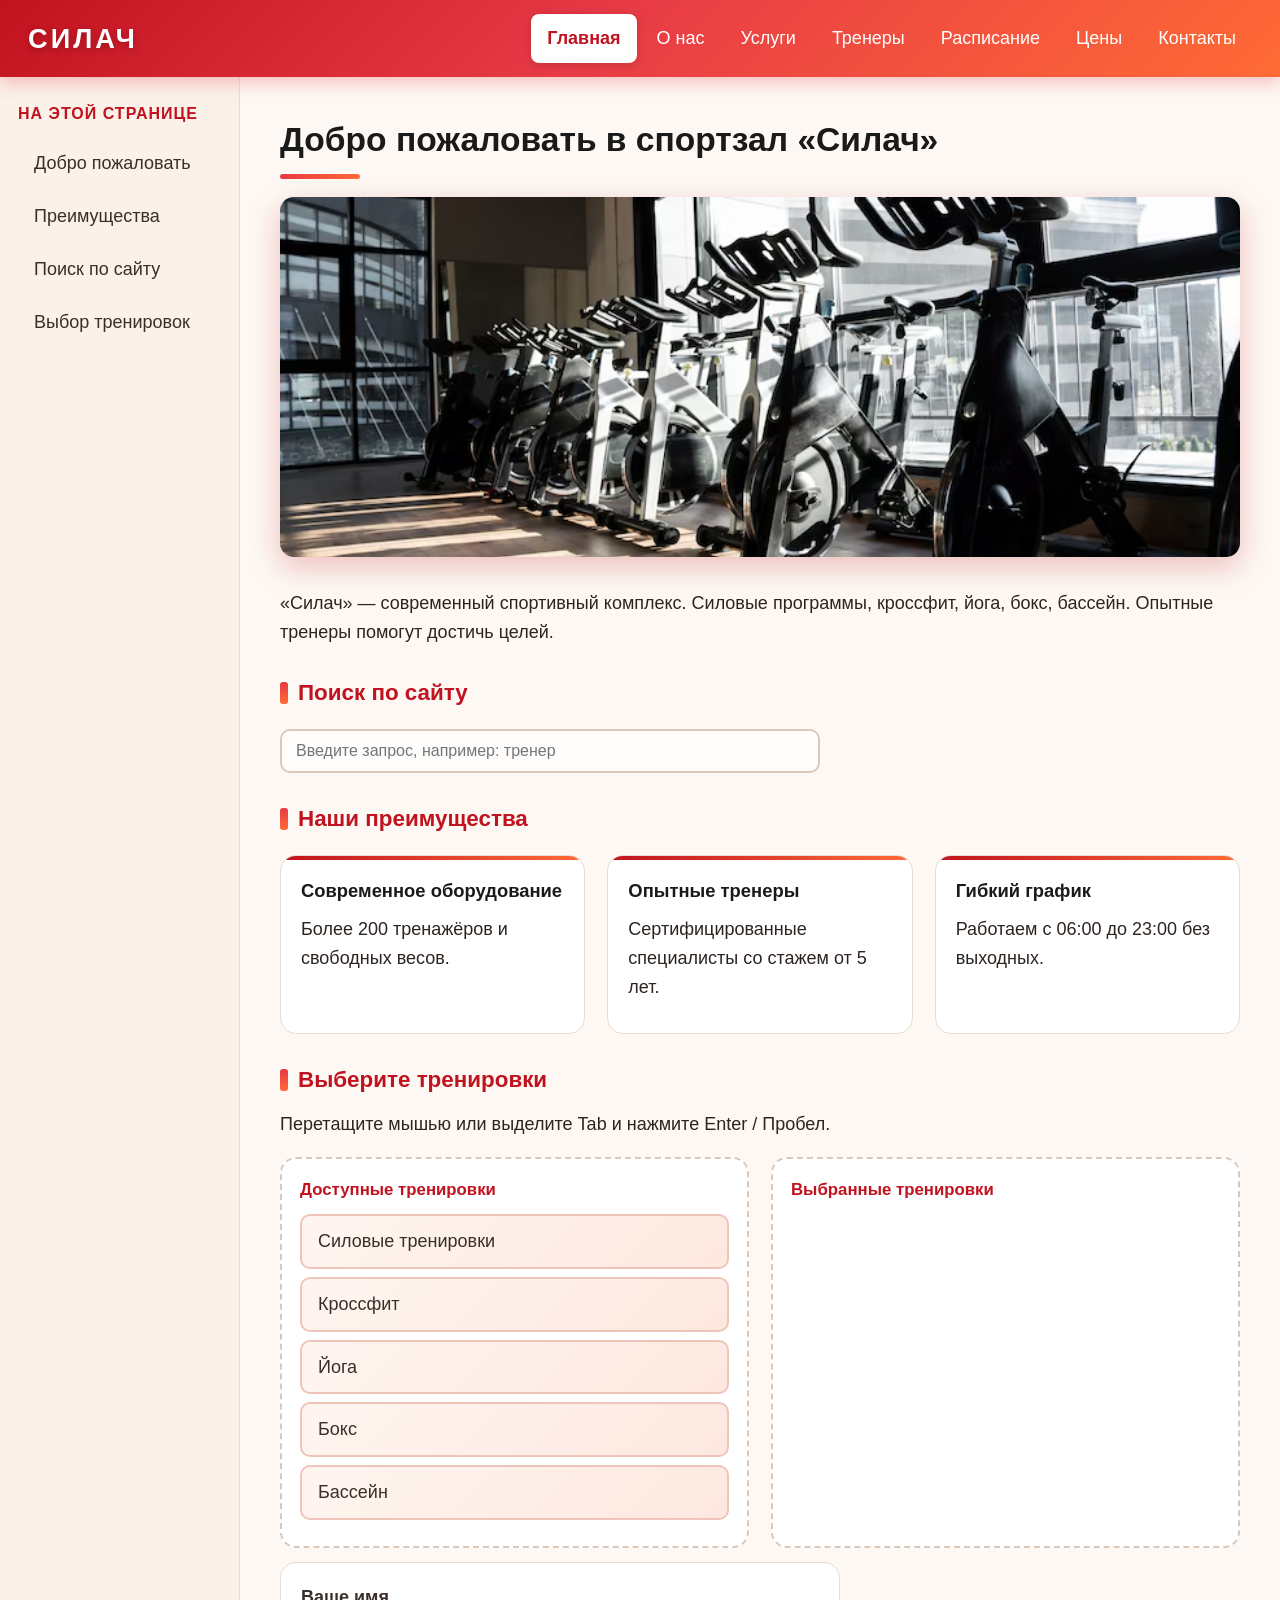
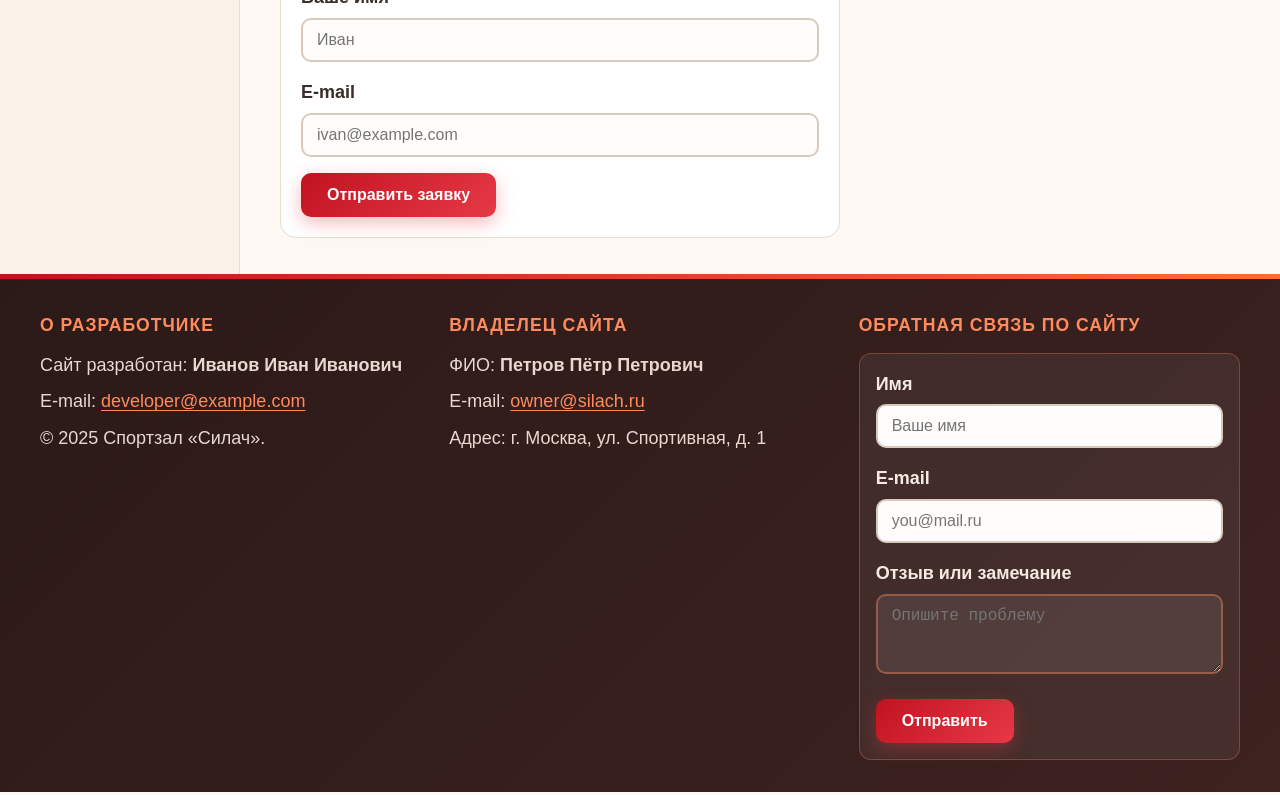
==== index.html @ 3be79bbf "Add files via upload" ====
<!DOCTYPE html>
<html lang="ru">
<head>
  <meta charset="UTF-8">
  <meta name="viewport" content="width=device-width, initial-scale=1.0">
  <meta name="description" content="Спортзал «Силач» — тренировки, тренеры, расписание, абонементы.">
  <title>Спортзал «Силач» — Главная</title>
  <link rel="stylesheet" href="style.css">
</head>
<body>
  <header>
    <div class="logo"><a href="index.html">СИЛАЧ</a></div>
    <nav class="main-nav" aria-label="Основное меню">
      <ul>
        <li><a href="index.html">Главная</a></li>
        <li><a href="about.html">О нас</a></li>
        <li><a href="services.html">Услуги</a></li>
        <li><a href="trainers.html">Тренеры</a></li>
        <li><a href="schedule.html">Расписание</a></li>
        <li><a href="prices.html">Цены</a></li>
        <li><a href="contacts.html">Контакты</a></li>
      </ul>
    </nav>
  </header>

  <aside aria-label="Вспомогательное меню">
    <h2>На этой странице</h2>
    <ul>
      <li><a href="#welcome">Добро пожаловать</a></li>
      <li><a href="#advantages">Преимущества</a></li>
      <li><a href="#search">Поиск по сайту</a></li>
      <li><a href="#dnd">Выбор тренировок</a></li>
    </ul>
  </aside>

  <main>
    <h1 id="welcome">Добро пожаловать в спортзал «Силач»</h1>
    <img src="gym1.jpeg" alt="Просторный зал спортзала «Силач» с тренажёрами" class="hero-img">
    <p>«Силач» — современный спортивный комплекс. Силовые программы, кроссфит, йога, бокс, бассейн. Опытные тренеры помогут достичь целей.</p>

    <h2 id="search">Поиск по сайту</h2>
    <div class="search-box">
      <label for="site-search" class="visually-hidden">Поиск по сайту</label>
      <input type="text" id="site-search" placeholder="Введите запрос, например: тренер" autocomplete="off">
    </div>
    <ul class="search-results" id="search-results" aria-live="polite"></ul>

    <h2 id="advantages">Наши преимущества</h2>
    <div class="cards">
      <div class="card"><h3>Современное оборудование</h3><p>Более 200 тренажёров и свободных весов.</p></div>
      <div class="card"><h3>Опытные тренеры</h3><p>Сертифицированные специалисты со стажем от 5 лет.</p></div>
      <div class="card"><h3>Гибкий график</h3><p>Работаем с 06:00 до 23:00 без выходных.</p></div>
    </div>

    <h2 id="dnd">Выберите тренировки</h2>
    <p>Перетащите мышью или выделите Tab и нажмите Enter / Пробел.</p>
    <div class="dnd-wrapper">
      <div class="dnd-zone" aria-label="Доступные тренировки">
        <h3>Доступные тренировки</h3>
        <ul id="dnd-source">
          <ul id="dnd-source">
  <li class="dnd-item" tabindex="0" draggable="true" data-value="Силовые тренировки">Силовые тренировки</li>
  <li class="dnd-item" tabindex="0" draggable="true" data-value="Кроссфит">Кроссфит</li>
  <li class="dnd-item" tabindex="0" draggable="true" data-value="Йога">Йога</li>
  <li class="dnd-item" tabindex="0" draggable="true" data-value="Бокс">Бокс</li>
  <li class="dnd-item" tabindex="0" draggable="true" data-value="Бассейн">Бассейн</li>
</ul>
        </ul>
      </div>
      <div class="dnd-zone" aria-label="Выбранные тренировки">
        <h3>Выбранные тренировки</h3>
        <ul id="dnd-target"></ul>
      </div>
    </div>

    <form data-ajax>
      <input type="hidden" id="selected-trainings" name="selected_trainings" value="">
      <div class="form-group">
        <label for="name-home">Ваше имя</label>
        <input type="text" id="name-home" name="name" required placeholder="Иван">
        <small id="name-home-hint" hidden>Введите имя.</small>
      </div>
      <div class="form-group">
        <label for="email-home">E-mail</label>
        <input type="email" id="email-home" name="email" required placeholder="ivan@example.com">
        <small id="email-home-hint" hidden>Укажите корректный e-mail.</small>
      </div>
      <button type="submit">Отправить заявку</button>
      <div class="form-message" role="status" aria-live="polite"></div>
    </form>
  </main>

  <footer>
    <div>
      <h3>О разработчике</h3>
      <p>Сайт разработан: <strong>Иванов Иван Иванович</strong></p>
      <p>E-mail: <a href="mailto:developer@example.com">developer@example.com</a></p>
      <p>© 2025 Спортзал «Силач».</p>
    </div>
    <div>
      <h3>Владелец сайта</h3>
      <p>ФИО: <strong>Петров Пётр Петрович</strong></p>
      <p>E-mail: <a href="mailto:owner@silach.ru">owner@silach.ru</a></p>
      <p>Адрес: г. Москва, ул. Спортивная, д. 1</p>
    </div>
    <div>
      <h3>Обратная связь по сайту</h3>
      <form data-ajax aria-label="Форма обратной связи">
        <div class="form-group"><label for="fb-name">Имя</label><input type="text" id="fb-name" name="name" required placeholder="Ваше имя"></div>
        <div class="form-group"><label for="fb-email">E-mail</label><input type="email" id="fb-email" name="email" required placeholder="you@mail.ru"></div>
        <div class="form-group"><label for="fb-text">Отзыв или замечание</label><textarea id="fb-text" name="message" rows="3" required placeholder="Опишите проблему"></textarea></div>
        <button type="submit">Отправить</button>
        <div class="form-message" role="status" aria-live="polite"></div>
      </form>
    </div>
  </footer>

  <script src="script.js"></script>
</body>
</html>
---- style.css ----
/* ===== Базовые настройки ===== */
* {
  margin: 0;
  padding: 0;
  box-sizing: border-box;
}

html {
  scroll-behavior: smooth;
}

body {
  font-family: 'Segoe UI', Arial, sans-serif;
  font-size: 18px;
  line-height: 1.6;
  color: #1a1a1a;
  background: #fdf8f3;                /* молочный фон страницы */
  display: grid;
  grid-template-columns: 240px 1fr;
  grid-template-rows: auto 1fr auto;
  grid-template-areas:
    "header header"
    "aside  main"
    "footer footer";
  min-height: 100vh;
}

/* ===== Шапка (верхнее меню) — красный градиент ===== */
header {
  grid-area: header;
  background: linear-gradient(135deg, #c1121f 0%, #e63946 45%, #ff6b35 100%);
  color: #ffffff;
  padding: 14px 28px;
  display: flex;
  align-items: center;
  justify-content: space-between;
  flex-wrap: wrap;
  gap: 12px;
  box-shadow: 0 4px 18px rgba(230, 57, 70, 0.35);
  position: relative;
  z-index: 10;
}

.logo {
  font-size: 1.7rem;
  font-weight: 800;
  letter-spacing: 3px;
  color: #ffffff;
  text-transform: uppercase;
  text-shadow: 0 2px 6px rgba(0, 0, 0, 0.25);
}

.logo a {
  color: inherit;
  text-decoration: none;
}

/* Основное меню */
nav.main-nav ul {
  display: flex;
  flex-wrap: wrap;
  gap: 4px;
  list-style: none;
}

nav.main-nav a {
  display: block;
  padding: 10px 16px;
  color: #ffffff;
  text-decoration: none;
  border-radius: 8px;
  font-weight: 500;
  transition: background 0.2s, color 0.2s, transform 0.15s;
}

nav.main-nav a:hover,
nav.main-nav a:focus {
  background: rgba(255, 255, 255, 0.22);
  outline: 2px solid #ffffff;
  outline-offset: 2px;
  transform: translateY(-1px);
}

/* Текущая страница — белая плашка */
nav.main-nav a.active {
  background: #ffffff;
  color: #c1121f;
  font-weight: 700;
  box-shadow: 0 2px 8px rgba(0, 0, 0, 0.15);
}

/* ===== Левое вспомогательное меню — молочное, с красной полосой ===== */
aside {
  grid-area: aside;
  background: #faf1e8;
  padding: 24px 18px;
  border-right: 1px solid #e8ddd3;
}

aside h2 {
  font-size: 1rem;
  margin-bottom: 14px;
  color: #c1121f;
  text-transform: uppercase;
  letter-spacing: 1px;
  font-weight: 700;
}

aside ul {
  list-style: none;
}

aside li {
  margin-bottom: 6px;
}

aside a {
  display: block;
  padding: 9px 12px;
  color: #3a2e28;
  text-decoration: none;
  border-radius: 8px;
  border-left: 4px solid transparent;
  transition: background 0.2s, border-color 0.2s, color 0.2s;
}

aside a:hover,
aside a:focus {
  background: #fde8e0;
  border-left-color: #e63946;
  color: #c1121f;
  outline: 2px solid #c1121f;
  outline-offset: 2px;
}

/* ===== Основной контент ===== */
main {
  grid-area: main;
  padding: 36px 40px;
  max-width: 1100px;
}

main h1 {
  font-size: 2.1rem;
  margin-bottom: 18px;
  color: #1a1a1a;
  position: relative;
  padding-bottom: 12px;
}

/* Красное подчёркивание под h1 */
main h1::after {
  content: "";
  position: absolute;
  left: 0;
  bottom: 0;
  width: 80px;
  height: 5px;
  border-radius: 3px;
  background: linear-gradient(90deg, #e63946, #ff6b35);
}

main h2 {
  font-size: 1.4rem;
  margin: 28px 0 12px;
  color: #c1121f;
  display: flex;
  align-items: center;
  gap: 10px;
}

/* Красный маркер перед h2 */
main h2::before {
  content: "";
  display: inline-block;
  width: 8px;
  height: 22px;
  border-radius: 3px;
  background: linear-gradient(180deg, #e63946, #ff6b35);
  flex-shrink: 0;
}

main p {
  margin-bottom: 12px;
  color: #2d2420;
}

/* Ссылки в тексте */
main a {
  color: #c1121f;
  font-weight: 500;
  text-decoration: underline;
  text-underline-offset: 3px;
}

main a:hover,
main a:focus {
  color: #e63946;
  outline: 2px solid #e63946;
  outline-offset: 2px;
  border-radius: 2px;
}

/* Изображения */
img {
  max-width: 100%;
  height: auto;
  border-radius: 14px;
}

.hero-img {
  width: 100%;
  max-height: 360px;
  object-fit: cover;
  margin-bottom: 24px;
  box-shadow: 0 10px 30px rgba(193, 18, 31, 0.25);
}

/* ===== Карточки — белые на молочном ===== */
.cards {
  display: grid;
  grid-template-columns: repeat(auto-fit, minmax(240px, 1fr));
  gap: 22px;
  margin-top: 18px;
}

.card {
  background: #ffffff;
  border: 1px solid #e8ddd3;
  border-radius: 16px;
  padding: 20px;
  position: relative;
  overflow: hidden;
  transition: transform 0.2s, box-shadow 0.2s;
}

/* Верхняя красная полоса у карточки */
.card::before {
  content: "";
  position: absolute;
  top: 0;
  left: 0;
  right: 0;
  height: 4px;
  background: linear-gradient(90deg, #c1121f, #ff6b35);
}

.card:hover {
  transform: translateY(-4px);
  box-shadow: 0 12px 28px rgba(230, 57, 70, 0.18);
}

.card h3 {
  margin-bottom: 10px;
  color: #1a1a1a;
  font-size: 1.15rem;
}

.card img {
  margin-bottom: 12px;
}

/* ===== Таблицы ===== */
table {
  width: 100%;
  border-collapse: collapse;
  margin-top: 14px;
  background: #ffffff;
  border-radius: 12px;
  overflow: hidden;
  box-shadow: 0 4px 14px rgba(0, 0, 0, 0.06);
}

caption {
  text-align: left;
  font-weight: 700;
  margin-bottom: 10px;
  color: #c1121f;
}

th, td {
  border: 1px solid #f0e4da;
  padding: 12px 14px;
  text-align: left;
}

th {
  background: linear-gradient(135deg, #c1121f, #e63946);
  color: #ffffff;
  font-weight: 700;
}

tbody tr:nth-child(even) {
  background: #fdf5ef;
}

tbody tr:hover {
  background: #fde8e0;
}

/* ===== Формы ===== */
form {
  max-width: 560px;
  margin-top: 14px;
  background: #ffffff;
  padding: 20px;
  border-radius: 16px;
  border: 1px solid #e8ddd3;
}

.form-group {
  margin-bottom: 16px;
}

label {
  display: block;
  font-weight: 600;
  margin-bottom: 6px;
  color: #3a2e28;
}

input[type="text"],
input[type="email"],
textarea,
select {
  width: 100%;
  padding: 11px 14px;
  font-size: 1rem;
  border: 2px solid #d9c9bd;
  border-radius: 10px;
  background: #fffdfb;
  color: #1a1a1a;
  transition: border-color 0.2s, box-shadow 0.2s;
}

input:focus,
textarea:focus,
select:focus {
  outline: none;
  border-color: #e63946;
  box-shadow: 0 0 0 4px rgba(230, 57, 70, 0.18);
}

/* Кнопки — красный градиент */
button,
.btn {
  display: inline-block;
  padding: 13px 26px;
  font-size: 1rem;
  font-weight: 700;
  color: #ffffff;
  background: linear-gradient(135deg, #c1121f, #e63946, #ff6b35);
  background-size: 200% 200%;
  border: none;
  border-radius: 10px;
  cursor: pointer;
  box-shadow: 0 6px 18px rgba(230, 57, 70, 0.35);
  transition: transform 0.15s, box-shadow 0.2s, background-position 0.4s;
}

button:hover,
.btn:hover {
  background-position: 100% 0;
  transform: translateY(-2px);
  box-shadow: 0 10px 24px rgba(230, 57, 70, 0.45);
}

button:focus,
.btn:focus {
  outline: 3px solid #c1121f;
  outline-offset: 3px;
}

/* Сообщения формы */
.form-message {
  margin-top: 14px;
  padding: 12px 16px;
  border-radius: 10px;
  font-weight: 600;
  display: none;
}

.form-message.success {
  display: block;
  background: #e8f7ec;
  color: #1b6b3a;
  border: 2px solid #1b6b3a;
}

.form-message.error {
  display: block;
  background: #fde8e0;
  color: #a4161a;
  border: 2px solid #a4161a;
}

/* ===== Drag & Drop ===== */
.dnd-wrapper {
  display: grid;
  grid-template-columns: 1fr 1fr;
  gap: 22px;
  margin-top: 18px;
}

.dnd-zone {
  border: 2px dashed #d9c9bd;
  border-radius: 16px;
  padding: 18px;
  min-height: 170px;
  background: #ffffff;
  transition: border-color 0.2s, background 0.2s, box-shadow 0.2s;
}

.dnd-zone h3 {
  color: #c1121f;
  margin-bottom: 10px;
  font-size: 1.05rem;
}

.dnd-zone.dragover {
  border-color: #e63946;
  background: #fde8e0;
  box-shadow: 0 0 0 4px rgba(230, 57, 70, 0.15);
}

.dnd-zone ul {
  list-style: none;
}

.dnd-item {
  padding: 11px 16px;
  margin-bottom: 8px;
  background: linear-gradient(135deg, #fff5f0, #fde8e0);
  border: 2px solid #f0c4b8;
  border-radius: 10px;
  cursor: grab;
  user-select: none;
  font-weight: 500;
  color: #3a2e28;
  transition: transform 0.15s, box-shadow 0.15s;
}

.dnd-item:hover {
  transform: translateX(4px);
  box-shadow: 0 4px 12px rgba(230, 57, 70, 0.2);
}

.dnd-item:focus {
  outline: 3px solid #c1121f;
  outline-offset: 2px;
}

.dnd-item.dragging {
  opacity: 0.5;
  cursor: grabbing;
}

/* ===== Поиск ===== */
.search-box {
  display: flex;
  gap: 10px;
  margin: 18px 0;
  max-width: 540px;
}

.search-box input {
  flex: 1;
}

.search-results {
  list-style: none;
  margin-top: 10px;
  max-width: 640px;
}

.search-results li {
  padding: 12px 16px;
  border-bottom: 1px solid #f0e4da;
  background: #ffffff;
  border-radius: 8px;
  margin-bottom: 6px;
}

.search-results a {
  color: #c1121f;
  font-weight: 600;
}

.search-results mark {
  background: #ffe08a;
  color: #1a1a1a;
  padding: 0 2px;
  border-radius: 3px;
}

/* ===== Подвал — тёмный с красным градиентным акцентом ===== */
footer {
  grid-area: footer;
  background: linear-gradient(135deg, #2b1a18 0%, #3d2220 100%);
  color: #f5e9e2;
  padding: 32px 40px;
  display: grid;
  grid-template-columns: repeat(auto-fit, minmax(260px, 1fr));
  gap: 28px;
  border-top: 5px solid;
  border-image: linear-gradient(90deg, #c1121f, #ff6b35) 1;
}

footer h3 {
  color: #ff8a5c;
  margin-bottom: 12px;
  font-size: 1.1rem;
  text-transform: uppercase;
  letter-spacing: 1px;
}

footer p {
  margin-bottom: 8px;
  color: #e8d8d0;
}

footer a {
  color: #ff8a5c;
  text-decoration: underline;
  text-underline-offset: 3px;
}

footer a:hover,
footer a:focus {
  color: #ffb08a;
  outline: 2px solid #ff8a5c;
  outline-offset: 2px;
  border-radius: 2px;
}

footer form {
  background: rgba(255, 255, 255, 0.06);
  border: 1px solid rgba(255, 138, 92, 0.3);
  padding: 16px;
  border-radius: 12px;
  max-width: 100%;
}

footer label {
  color: #f5e9e2;
}

footer input,
footer textarea {
  background: rgba(255, 255, 255, 0.08);
  color: #ffffff;
  border-color: rgba(255, 138, 92, 0.4);
}

footer input:focus,
footer textarea:focus {
  border-color: #ff8a5c;
  box-shadow: 0 0 0 4px rgba(255, 138, 92, 0.2);
}

footer .form-message.success {
  background: rgba(27, 107, 58, 0.3);
  color: #b8f5c8;
  border-color: #4ade80;
}

footer .form-message.error {
  background: rgba(164, 22, 26, 0.3);
  color: #ffc4c4;
  border-color: #f87171;
}

/* ===== Адаптивность ===== */
@media (max-width: 900px) {
  body {
    grid-template-columns: 1fr;
    grid-template-areas:
      "header"
      "aside"
      "main"
      "footer";
  }

  aside {
    border-right: none;
    border-bottom: 1px solid #e8ddd3;
  }

  aside ul {
    display: flex;
    flex-wrap: wrap;
    gap: 6px;
  }

  aside a {
    border-left: none;
    border-bottom: 4px solid transparent;
  }

  aside a:hover,
  aside a:focus {
    border-bottom-color: #e63946;
  }

  .dnd-wrapper {
    grid-template-columns: 1fr;
  }

  main {
    padding: 24px 20px;
  }
}

@media (max-width: 600px) {
  body {
    font-size: 17px;
  }

  header {
    flex-direction: column;
    align-items: flex-start;
    padding: 14px 18px;
  }

  nav.main-nav ul {
    flex-direction: column;
    width: 100%;
  }

  nav.main-nav a {
    width: 100%;
  }

  main h1 {
    font-size: 1.6rem;
  }

  main h2 {
    font-size: 1.2rem;
  }

  table {
    font-size: 0.95rem;
  }

  th, td {
    padding: 8px 10px;
  }

  footer {
    padding: 24px 18px;
  }
}

@media (prefers-reduced-motion: reduce) {
  * {
    transition: none !important;
    scroll-behavior: auto !important;
  }
}

/* Скрытый, но доступный для скринридеров текст */
.visually-hidden {
  position: absolute;
  width: 1px;
  height: 1px;
  overflow: hidden;
  clip: rect(0 0 0 0);
  white-space: nowrap;
}
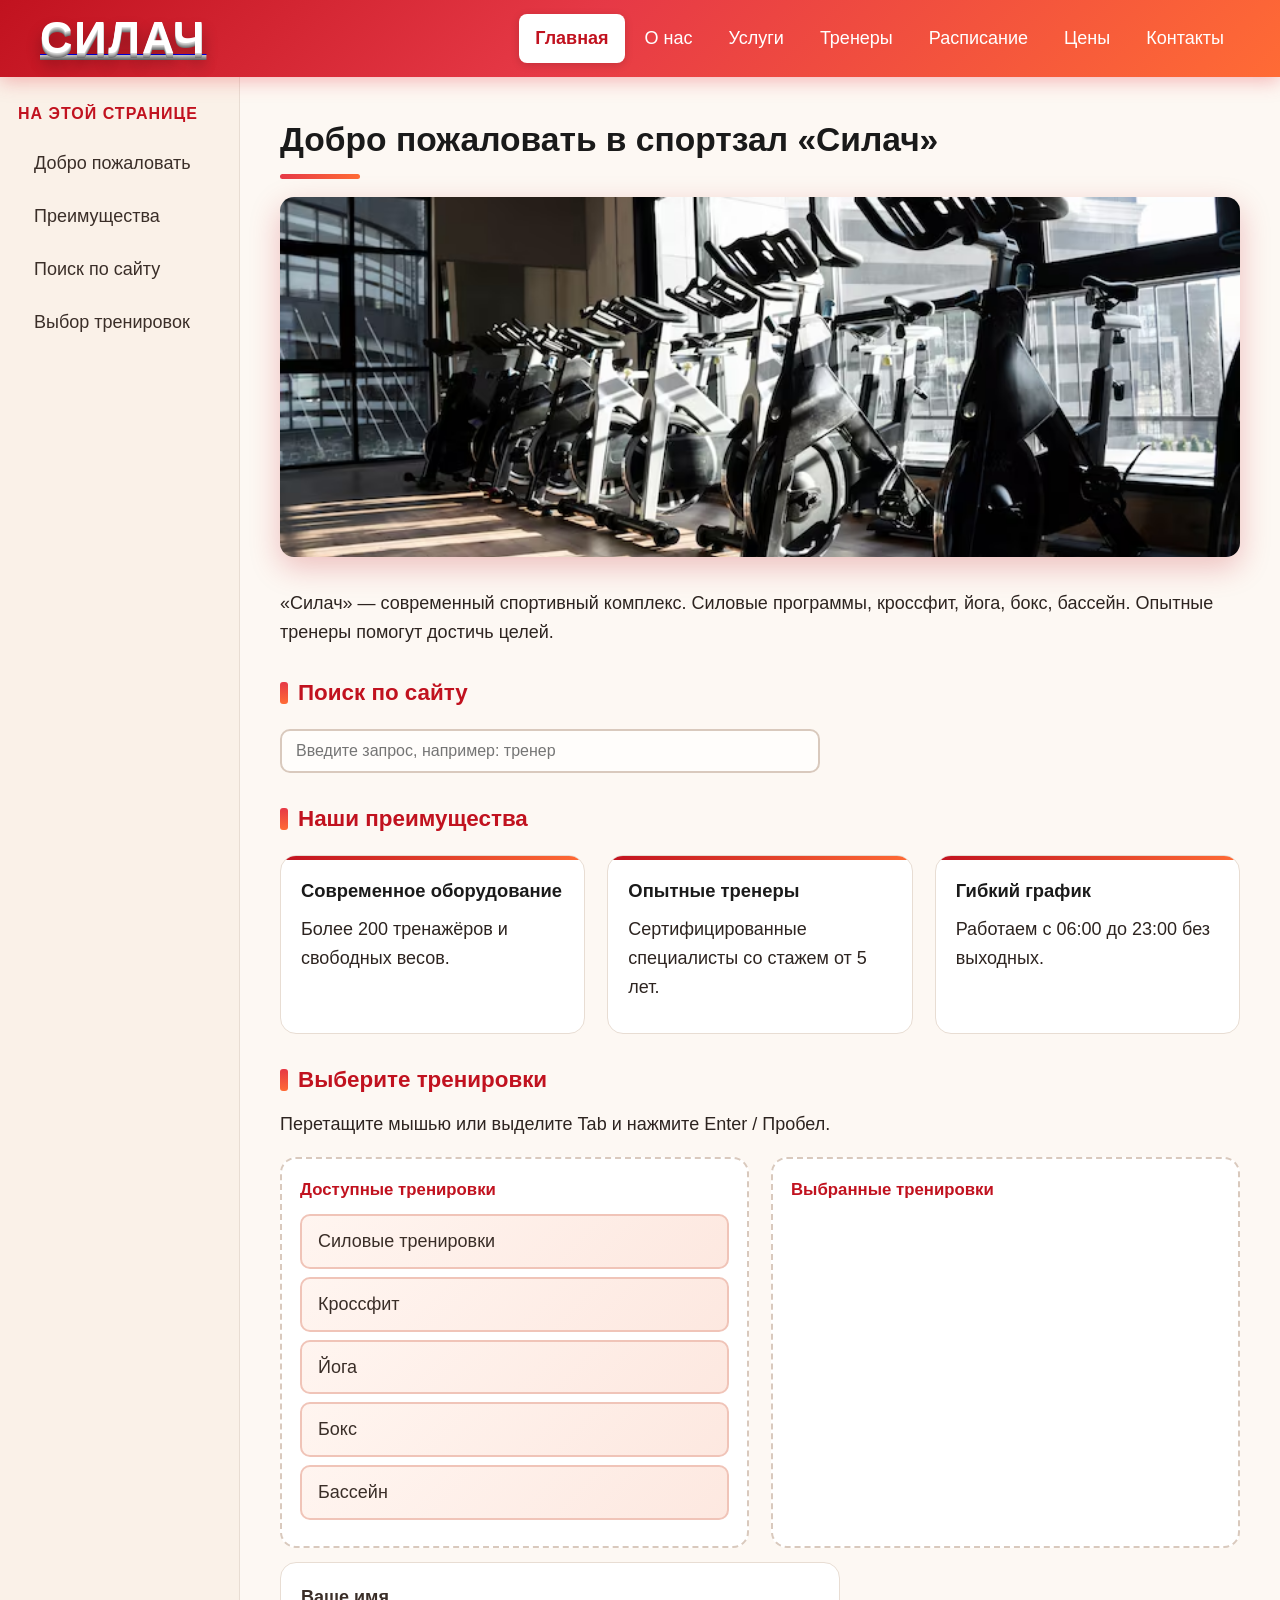
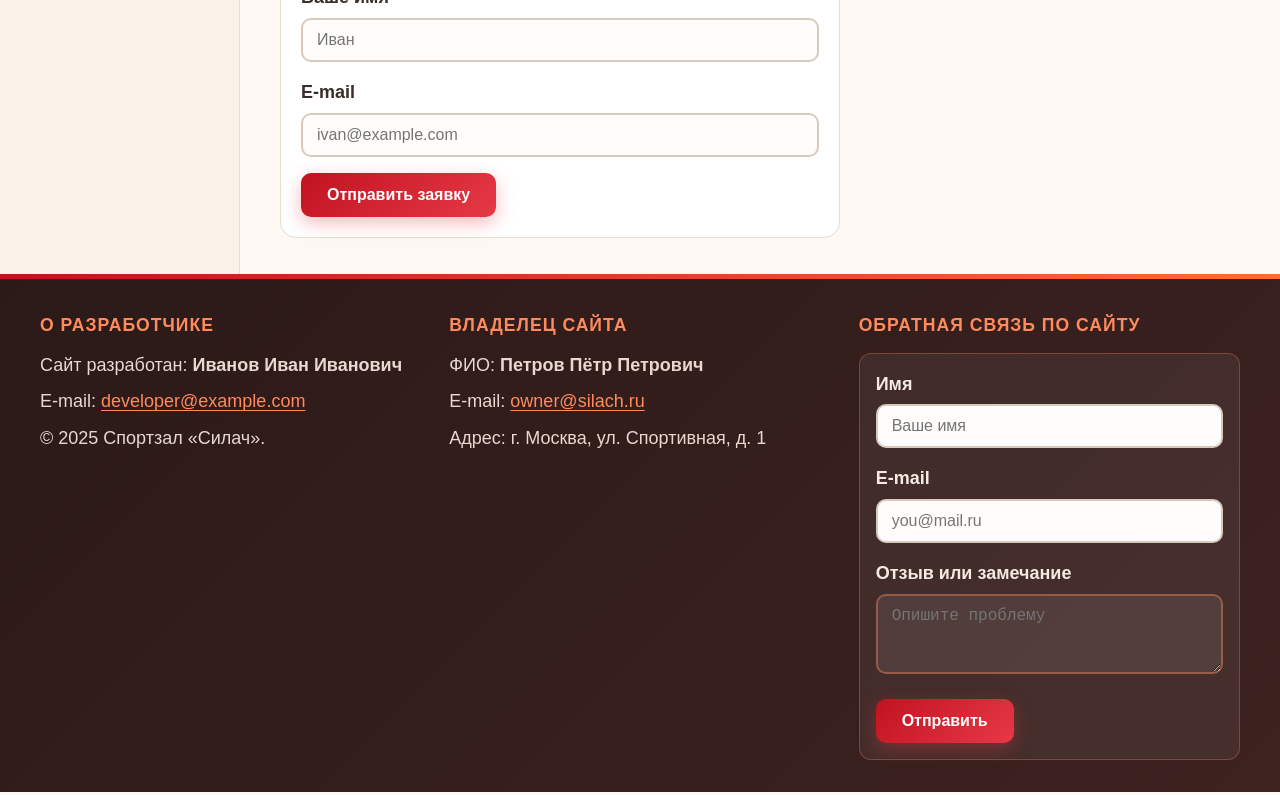
==== commit 4e3dde7d: "Add files via upload" ====
--- a/index.html
+++ b/index.html
@@ -9,7 +9,7 @@
 </head>
 <body>
   <header>
-    <div class="logo"><a href="index.html">СИЛАЧ</a></div>
+    <div class="logo"><a href="index.html"><span class="logo-text">СИЛАЧ</span></a></div>
     <nav class="main-nav" aria-label="Основное меню">
       <ul>
         <li><a href="index.html">Главная</a></li>
--- a/style.css
+++ b/style.css
@@ -30,32 +30,51 @@
   grid-area: header;
   background: linear-gradient(135deg, #c1121f 0%, #e63946 45%, #ff6b35 100%);
   color: #ffffff;
-  padding: 14px 28px;
+  padding: 14px 40px;               /* 40px отступы по бокам от края экрана */
   display: flex;
   align-items: center;
   justify-content: space-between;
   flex-wrap: wrap;
-  gap: 12px;
+  gap: 20px;
   box-shadow: 0 4px 18px rgba(230, 57, 70, 0.35);
   position: relative;
   z-index: 10;
 }
 
-.logo {
-  font-size: 1.7rem;
-  font-weight: 800;
-  letter-spacing: 3px;
-  color: #ffffff;
+/* ===== Объемный текст СИЛАЧ ===== */
+.logo-text {
+  font-family: 'Arial Black', 'Impact', sans-serif;
+  font-size: 2.8rem;
+  font-weight: 900;
+  letter-spacing: 2px;
   text-transform: uppercase;
-  text-shadow: 0 2px 6px rgba(0, 0, 0, 0.25);
-}
-
-.logo a {
-  color: inherit;
-  text-decoration: none;
-}
-
-/* Основное меню */
+  
+  /* Ослепительно белый цвет */
+  color: #ffffff; 
+  
+  /* 3D-эффект: многослойная тень снизу и мягкая тень сзади */
+  text-shadow: 
+    0 1px 0 #d4d4d4,   /* Блик */
+    0 2px 0 #bfbfbf,   /* Тень 1 */
+    0 3px 0 #a3a3a3,   /* Тень 2 */
+    0 4px 0 #8c8c8c,   /* Тень 3 */
+    0 5px 0 #737373,   /* Тень 4 */
+    0 10px 15px rgba(0, 0, 0, 0.4); /* Мягкая падающая тень */
+    
+  transition: transform 0.15s ease, text-shadow 0.15s ease;
+  line-height: 1;
+}
+
+/* Эффект нажатия при наведении */
+.logo a:hover .logo-text {
+  transform: translateY(3px); /* Текст «проваливается» вниз */
+  text-shadow: 
+    0 1px 0 #d4d4d4, 
+    0 2px 0 #bfbfbf, 
+    0 7px 10px rgba(0, 0, 0, 0.4); /* Тень становится короче */
+}
+
+/* ===== Основное меню ===== */
 nav.main-nav ul {
   display: flex;
   flex-wrap: wrap;
@@ -89,7 +108,7 @@
   box-shadow: 0 2px 8px rgba(0, 0, 0, 0.15);
 }
 
-/* ===== Левое вспомогательное меню — молочное, с красной полосой ===== */
+/* ===== Левое вспомогательное меню ===== */
 aside {
   grid-area: aside;
   background: #faf1e8;
@@ -148,7 +167,6 @@
   padding-bottom: 12px;
 }
 
-/* Красное подчёркивание под h1 */
 main h1::after {
   content: "";
   position: absolute;
@@ -169,7 +187,6 @@
   gap: 10px;
 }
 
-/* Красный маркер перед h2 */
 main h2::before {
   content: "";
   display: inline-block;
@@ -185,7 +202,6 @@
   color: #2d2420;
 }
 
-/* Ссылки в тексте */
 main a {
   color: #c1121f;
   font-weight: 500;
@@ -216,7 +232,7 @@
   box-shadow: 0 10px 30px rgba(193, 18, 31, 0.25);
 }
 
-/* ===== Карточки — белые на молочном ===== */
+/* ===== Карточки ===== */
 .cards {
   display: grid;
   grid-template-columns: repeat(auto-fit, minmax(240px, 1fr));
@@ -234,7 +250,6 @@
   transition: transform 0.2s, box-shadow 0.2s;
 }
 
-/* Верхняя красная полоса у карточки */
 .card::before {
   content: "";
   position: absolute;
@@ -341,7 +356,6 @@
   box-shadow: 0 0 0 4px rgba(230, 57, 70, 0.18);
 }
 
-/* Кнопки — красный градиент */
 button,
 .btn {
   display: inline-block;
@@ -371,7 +385,6 @@
   outline-offset: 3px;
 }
 
-/* Сообщения формы */
 .form-message {
   margin-top: 14px;
   padding: 12px 16px;
@@ -493,7 +506,7 @@
   border-radius: 3px;
 }
 
-/* ===== Подвал — тёмный с красным градиентным акцентом ===== */
+/* ===== Подвал ===== */
 footer {
   grid-area: footer;
   background: linear-gradient(135deg, #2b1a18 0%, #3d2220 100%);
@@ -619,7 +632,7 @@
   header {
     flex-direction: column;
     align-items: flex-start;
-    padding: 14px 18px;
+    padding: 14px 20px; /* На мобильных делаем отступ поменьше */
   }
 
   nav.main-nav ul {
@@ -629,6 +642,17 @@
 
   nav.main-nav a {
     width: 100%;
+  }
+
+  /* Уменьшаем логотип на мобильных */
+  .logo-img {
+    height: 48px;
+  }
+  .logo-text {
+    font-size: 1.6rem;
+  }
+  .logo a {
+    gap: 16px;
   }
 
   main h1 {
@@ -659,7 +683,6 @@
   }
 }
 
-/* Скрытый, но доступный для скринридеров текст */
 .visually-hidden {
   position: absolute;
   width: 1px;
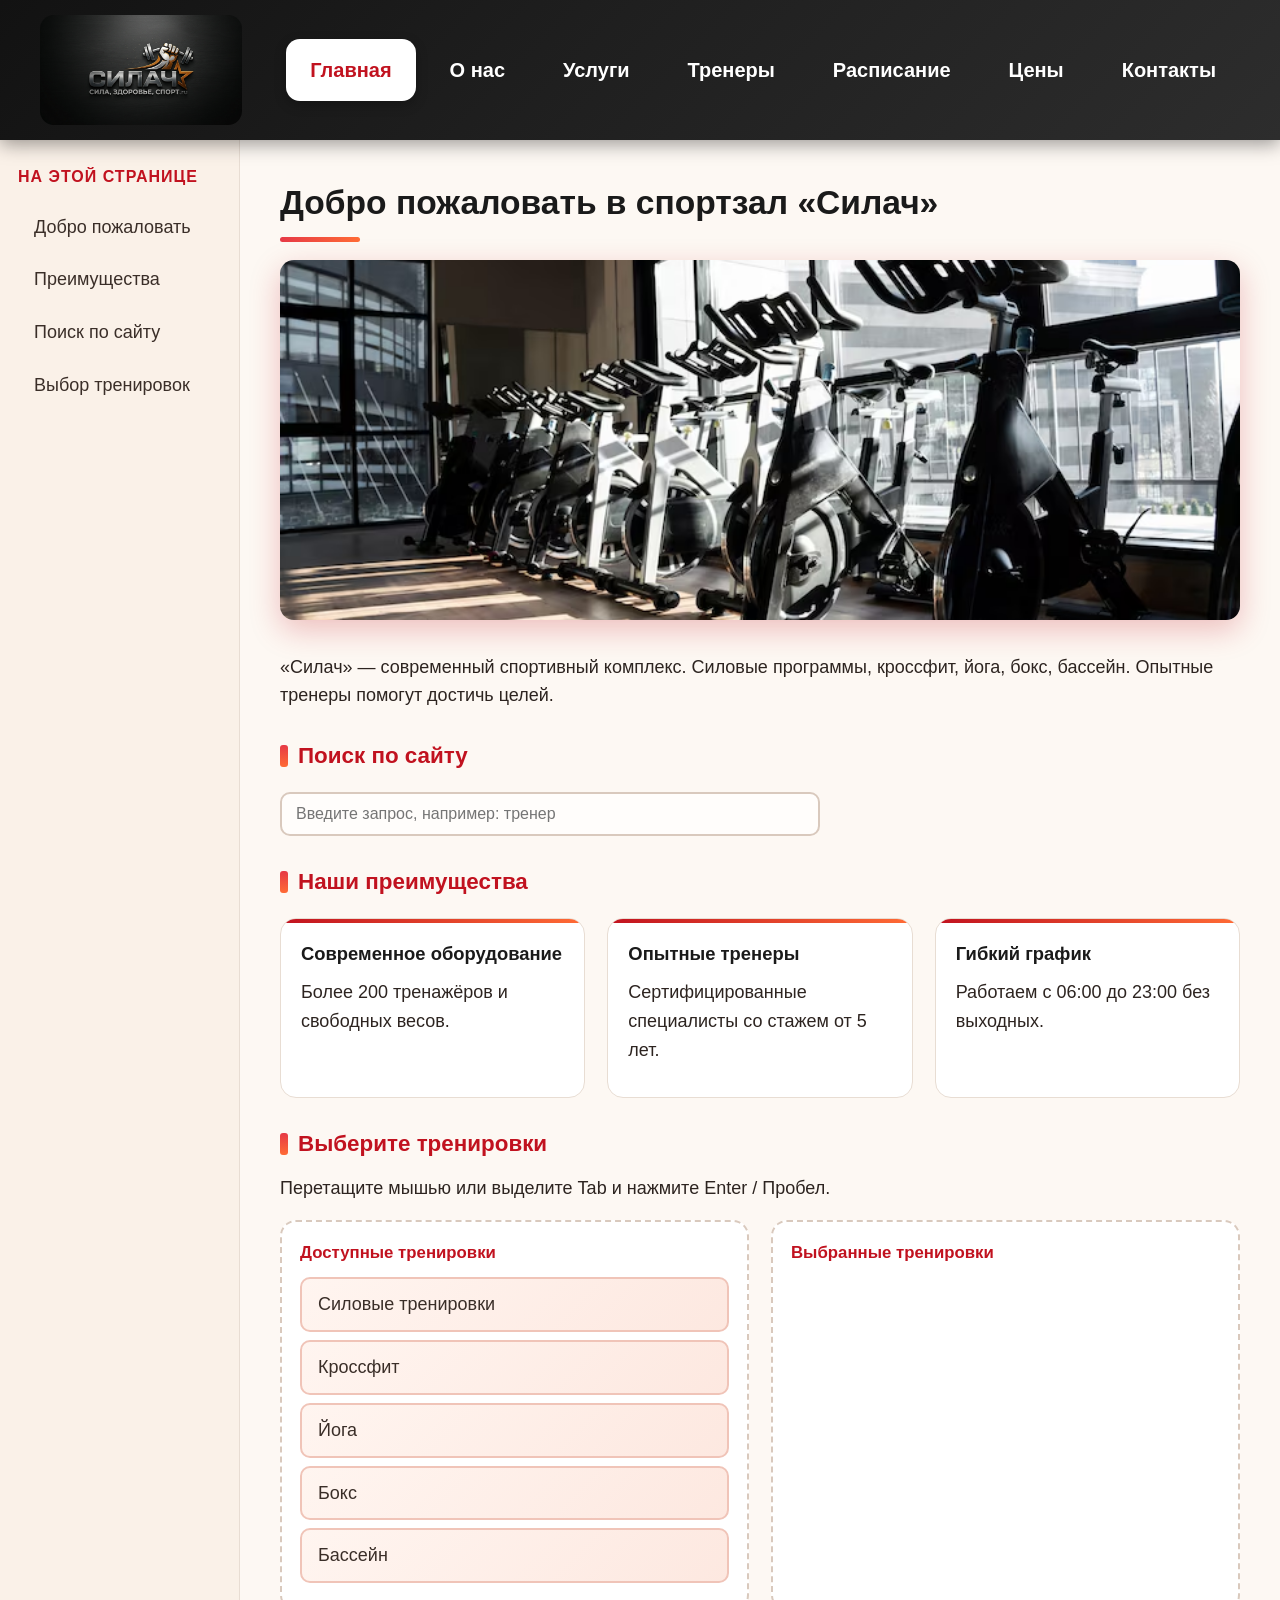
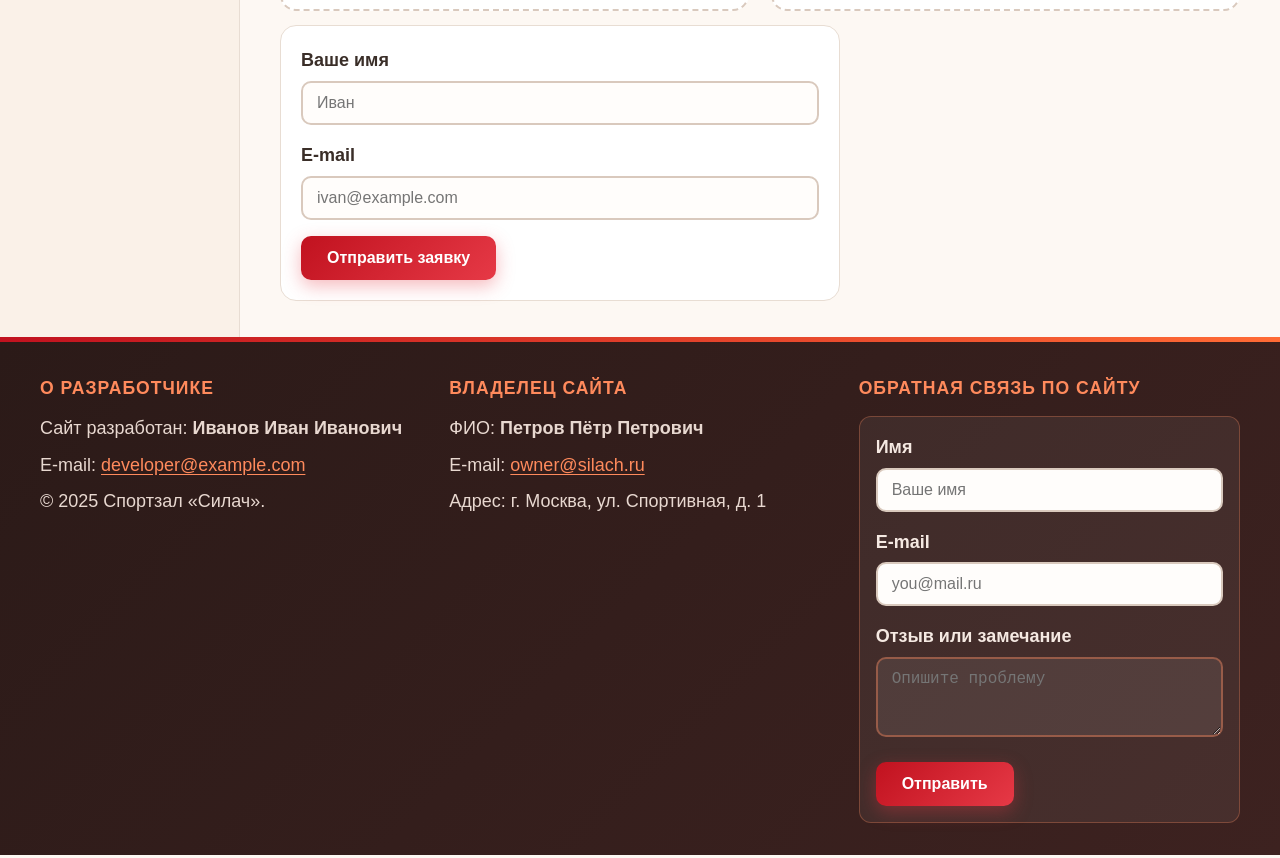
==== commit d9634403: "Add files via upload" ====
--- a/index.html
+++ b/index.html
@@ -9,20 +9,24 @@
 </head>
 <body>
   <header>
-    <div class="logo"><a href="index.html"><span class="logo-text">СИЛАЧ</span></a></div>
-    <nav class="main-nav" aria-label="Основное меню">
-      <ul>
-        <li><a href="index.html">Главная</a></li>
-        <li><a href="about.html">О нас</a></li>
-        <li><a href="services.html">Услуги</a></li>
-        <li><a href="trainers.html">Тренеры</a></li>
-        <li><a href="schedule.html">Расписание</a></li>
-        <li><a href="prices.html">Цены</a></li>
-        <li><a href="contacts.html">Контакты</a></li>
-      </ul>
-    </nav>
-  </header>
+  <div class="logo">
+    <a href="index.html" aria-label="СИЛАЧ — на главную">
+      <img src="Лого.png" alt="СИЛАЧ — сила, здоровье, спорт.ру" class="logo-img">
+    </a>
+  </div>
 
+  <nav class="main-nav" aria-label="Основное меню">
+    <ul>
+      <li><a href="index.html" class="active">Главная</a></li>
+      <li><a href="about.html">О нас</a></li>
+      <li><a href="services.html">Услуги</a></li>
+      <li><a href="trainers.html">Тренеры</a></li>
+      <li><a href="schedule.html">Расписание</a></li>
+      <li><a href="prices.html">Цены</a></li>
+      <li><a href="contacts.html">Контакты</a></li>
+    </ul>
+  </nav>
+</header>
   <aside aria-label="Вспомогательное меню">
     <h2>На этой странице</h2>
     <ul>
--- a/style.css
+++ b/style.css
@@ -25,87 +25,101 @@
   min-height: 100vh;
 }
 
-/* ===== Шапка (верхнее меню) — красный градиент ===== */
+/* ===== Шапка сайта ===== */
 header {
   grid-area: header;
-  background: linear-gradient(135deg, #c1121f 0%, #e63946 45%, #ff6b35 100%);
+  background: linear-gradient(135deg, #121212 0%, #1f1f1f 45%, #2d2d2d 100%);
   color: #ffffff;
-  padding: 14px 40px;               /* 40px отступы по бокам от края экрана */
+  padding: 15px 40px;
   display: flex;
-  align-items: center;
-  justify-content: space-between;
-  flex-wrap: wrap;
-  gap: 20px;
-  box-shadow: 0 4px 18px rgba(230, 57, 70, 0.35);
+  align-items: center;            /* ЖЕСТКО ЦЕНТРИРУЕМ ВСЁ ПО ВЕРТИКАЛИ */
+  justify-content: space-between; /* Логотип слева, меню справа */
+  flex-wrap: nowrap;              
+  gap: 30px;
+  min-height: 140px;              
+  box-shadow: 0 4px 18px rgba(0, 0, 0, 0.4);
   position: relative;
   z-index: 10;
 }
 
-/* ===== Объемный текст СИЛАЧ ===== */
-.logo-text {
-  font-family: 'Arial Black', 'Impact', sans-serif;
-  font-size: 2.8rem;
-  font-weight: 900;
-  letter-spacing: 2px;
-  text-transform: uppercase;
-  
-  /* Ослепительно белый цвет */
-  color: #ffffff; 
-  
-  /* 3D-эффект: многослойная тень снизу и мягкая тень сзади */
-  text-shadow: 
-    0 1px 0 #d4d4d4,   /* Блик */
-    0 2px 0 #bfbfbf,   /* Тень 1 */
-    0 3px 0 #a3a3a3,   /* Тень 2 */
-    0 4px 0 #8c8c8c,   /* Тень 3 */
-    0 5px 0 #737373,   /* Тень 4 */
-    0 10px 15px rgba(0, 0, 0, 0.4); /* Мягкая падающая тень */
-    
-  transition: transform 0.15s ease, text-shadow 0.15s ease;
-  line-height: 1;
-}
-
-/* Эффект нажатия при наведении */
-.logo a:hover .logo-text {
-  transform: translateY(3px); /* Текст «проваливается» вниз */
-  text-shadow: 
-    0 1px 0 #d4d4d4, 
-    0 2px 0 #bfbfbf, 
-    0 7px 10px rgba(0, 0, 0, 0.4); /* Тень становится короче */
-}
-
-/* ===== Основное меню ===== */
+/* ===== Контейнер логотипа ===== */
+.logo {
+  display: flex;
+  align-items: center;            /* Центрируем картинку по высоте */
+  flex-shrink: 0;                 
+  height: 100%;                   
+}
+
+.logo a {
+  display: flex;
+  align-items: center;            /* Центрируем ссылку по высоте */
+  line-height: 0;
+  height: 100%;
+}
+
+/* ===== Картинка-логотип ===== */
+.logo-img {
+  display: block;
+  height: 110px;                  
+  width: auto;                    
+  max-width: 400px;               
+  object-fit: contain;            /* Возвращаем contain, чтобы картинка не обрезалась, если пропорции другие */
+  transition: transform 0.15s ease;
+}
+
+.logo a:hover .logo-img {
+  transform: translateY(2px);
+}
+
+/* ===== Меню в шапке ===== */
+nav.main-nav {
+  display: flex;
+  align-items: center;            /* Центрируем меню по высоте */
+  min-width: 0;                   
+  height: 100%;
+}
+
 nav.main-nav ul {
   display: flex;
-  flex-wrap: wrap;
-  gap: 4px;
+  flex-wrap: wrap;                
+  gap: 10px;                      
   list-style: none;
+  align-items: center;            /* Центрируем пункты меню по высоте */
+  margin: 0;
+  padding: 0;
 }
 
 nav.main-nav a {
-  display: block;
-  padding: 10px 16px;
+  display: flex;                  /* Flex для идеального выравнивания текста внутри кнопки */
+  align-items: center;
+  justify-content: center;
+  padding: 15px 24px;             
   color: #ffffff;
   text-decoration: none;
-  border-radius: 8px;
-  font-weight: 500;
+  border-radius: 14px;            
+  font-size: 1.25rem;             
+  font-weight: 600;               
+  white-space: nowrap;            
   transition: background 0.2s, color 0.2s, transform 0.15s;
 }
+
+/* ... остальные стили для hover и active остаются без изменений ... */
+
 
 nav.main-nav a:hover,
 nav.main-nav a:focus {
   background: rgba(255, 255, 255, 0.22);
   outline: 2px solid #ffffff;
   outline-offset: 2px;
-  transform: translateY(-1px);
+  transform: translateY(-2px);    /* Чуть больше подпрыгивает при наведении */
 }
 
 /* Текущая страница — белая плашка */
 nav.main-nav a.active {
   background: #ffffff;
   color: #c1121f;
-  font-weight: 700;
-  box-shadow: 0 2px 8px rgba(0, 0, 0, 0.15);
+  font-weight: 800;               /* Жирный текст для активной кнопки */
+  box-shadow: 0 4px 12px rgba(0, 0, 0, 0.25);
 }
 
 /* ===== Левое вспомогательное меню ===== */
@@ -632,7 +646,8 @@
   header {
     flex-direction: column;
     align-items: flex-start;
-    padding: 14px 20px; /* На мобильных делаем отступ поменьше */
+    padding: 14px 20px;
+    min-height: 62px;
   }
 
   nav.main-nav ul {
@@ -645,14 +660,11 @@
   }
 
   /* Уменьшаем логотип на мобильных */
+  .logo {
+    max-width: 160px;
+  }
   .logo-img {
-    height: 48px;
-  }
-  .logo-text {
-    font-size: 1.6rem;
-  }
-  .logo a {
-    gap: 16px;
+    height: 42px;
   }
 
   main h1 {
@@ -690,4 +702,20 @@
   overflow: hidden;
   clip: rect(0 0 0 0);
   white-space: nowrap;
-}+}
+
+/* ==========================================
+   Отступы для якорной навигации (чтобы шапка 
+   не перекрывала карточки при скролле)
+   ========================================== */
+.card[id] {
+  scroll-margin-top: 100px;
+}
+
+/* Подсветка карточки, к которой перешли по ссылке */
+.card:target {
+  outline: 4px solid #e63946;
+  box-shadow: 0 0 25px rgba(230, 57, 70, 0.5);
+  transform: scale(1.02);
+  transition: all 0.3s ease;
+} 
